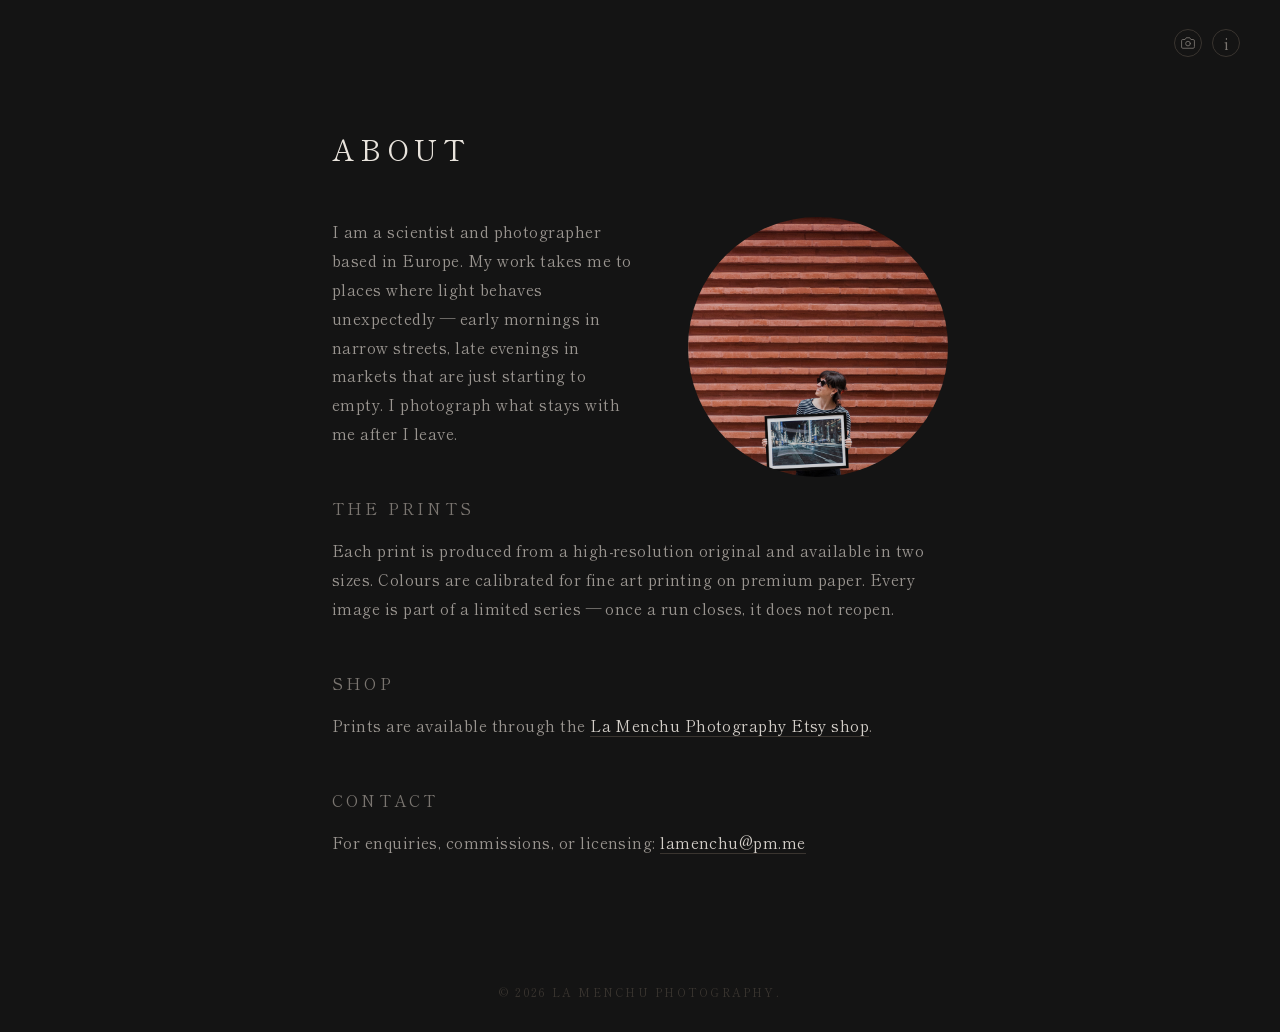
==== about.html @ 6f4076ef "Update about.html" ====
<!DOCTYPE html>
<html lang="en">
<head>
  <meta charset="UTF-8">
  <meta name="viewport" content="width=device-width, initial-scale=1.0">
  <title>About — La Menchu Photography</title>
  <link rel="stylesheet" href="style.css">
</head>
<body>

<nav>
  <div class="nav-icons">
    <a href="index.html" class="nav-camera" title="Collections">
      <svg xmlns="http://www.w3.org/2000/svg" width="14" height="14" viewBox="0 0 24 24" fill="none" stroke="currentColor" stroke-width="1.5" stroke-linecap="round" stroke-linejoin="round">
        <path d="M23 19a2 2 0 0 1-2 2H3a2 2 0 0 1-2-2V8a2 2 0 0 1 2-2h4l2-3h6l2 3h4a2 2 0 0 1 2 2z"/>
        <circle cx="12" cy="13" r="4"/>
      </svg>
    </a>
    <a href="about.html" class="nav-info" title="About">i</a>
  </div>
</nav>

  <main class="about-page">

 <h1>About</h1>

  <img src="images/about/presentation_nightlife.jpg" class="about-portrait" alt="">


    <p>
      I am a scientist and photographer based in Europe. My work takes me to places where light
      behaves unexpectedly — early mornings in narrow streets, late evenings in markets that are
      just starting to empty. I photograph what stays with me after I leave.
    </p>

    <h2>The Prints</h2>

    <p>
      Each print is produced from a high-resolution original and available in two sizes.
      Colours are calibrated for fine art printing on premium paper. Every image is part of
      a limited series — once a run closes, it does not reopen.
    </p>

    <h2>Shop</h2>

    <p>
      Prints are available through the <a href="https://www.etsy.com/shop/LaMenchuPhotography" target="_blank">La Menchu Photography Etsy shop</a>.
    </p>

    <h2>Contact</h2>

    <p>
      For enquiries, commissions, or licensing: <a href="mailto:lamenchu@pm.me">lamenchu@pm.me</a>
    </p>

  </main>

  <footer>© 2026 La Menchu Photography.</footer>

</body>
</html>
---- style.css ----
@import url('https://fonts.googleapis.com/css2?family=Shippori+Mincho:wght@400;500&family=Cormorant+Garamond:ital,wght@1,300&display=swap');

* {
  margin: 0;
  padding: 0;
  box-sizing: border-box;
}

body {
  background-color: #141414;
  color: #d4cfc9;
  font-family: 'Shippori Mincho', serif;
  font-weight: 400;
}

/* ── Navigation ── */
nav {
  position: fixed;
  top: 0;
  width: 100%;
  display: flex;
  justify-content: flex-end;
  padding: 1.8rem 2.5rem;
  z-index: 200;
}

.nav-icons {
  display: flex;
  gap: 0.6rem;
  align-items: center;
}

.nav-camera,
.nav-info {
  text-decoration: none;
  color: #7a7570;
  font-size: 1rem;
  width: 28px;
  height: 28px;
  border: 1px solid #3a3530;
  border-radius: 50%;
  display: flex;
  align-items: center;
  justify-content: center;
  transition: color 0.3s ease, border-color 0.3s ease;
}

.nav-camera:hover,
.nav-info:hover {
  color: #d4cfc9;
  border-color: #7a7570;
}

/* ── Home page ── */
.home-wrapper {
  display: flex;
  flex-direction: column;
  height: 100vh;
  padding-top: 5rem;
}

.home-header {
  flex-shrink: 0;
  background-color: #141414;
  padding: 2rem 0 1.5rem;
  text-align: center;
  z-index: 100;
}

.home-header h1 {
  font-size: clamp(2rem, 3.2vw, 3rem);
  font-weight: 400;
  letter-spacing: 0.25em;
  text-transform: uppercase;
  color: #e8e3dc;
}

.home-header p {
  margin-top: 0.6rem;
  font-family: 'Cormorant Garamond', Georgia, serif;
  font-style: italic;
  font-size: clamp(1.4rem, 2vw, 1.6rem);
  letter-spacing: 0.15em;
  color: #a09a93;
}

.home-divider {
  display: block;
  width: 680px;
  height: 1px;
  margin: 0.8rem auto;
  background: radial-gradient(ellipse at center, #6a6460 0%, #6a6460 20%, transparent 75%);
}

/* ── Home collections grid ── */
.home-collections {
  display: grid;
  grid-template-columns: 1fr 1fr;
  flex: 1;
}

.collection-link {
  position: relative;
  overflow: hidden;
  display: block;
  text-decoration: none;
}

.collection-link img {
  width: 100%;
  height: 100%;
  object-fit: cover;
  display: block;
  filter: brightness(0.55);
  transition: filter 0.6s ease, transform 0.6s ease;
}

.collection-link:hover img {
  filter: brightness(0.75);
  transform: scale(1.03);
}

.collection-title {
  position: absolute;
  bottom: 3rem;
  left: 3rem;
  font-size: clamp(1.4rem, 2.5vw, 2.2rem);
  font-weight: 400;
  letter-spacing: 0.2em;
  text-transform: uppercase;
  color: #e8e3dc;
  border-bottom: 1px solid rgba(212, 207, 201, 0.4);
  padding-bottom: 0.4rem;
  transition: border-color 0.3s ease;
}

.collection-link:hover .collection-title {
  border-color: rgba(212, 207, 201, 0.9);
}

/* ── Collection page header ── */
.collection-header {
  padding: 5rem 3rem 2rem;
  text-align: center;
  border-bottom: 1px solid #111;
}

.collection-header h1 {
  font-size: clamp(1.4rem, 2.5vw, 2.2rem);
  font-weight: 400;
  letter-spacing: 0.25em;
  text-transform: uppercase;
  color: #e8e3dc;
}

.back-link {
  display: inline-block;
  margin-top: 1rem;
  font-size: 0.75rem;
  letter-spacing: 0.2em;
  text-transform: uppercase;
  color: #5a5550;
  text-decoration: none;
  transition: color 0.3s ease;
}

.back-link:hover {
  color: #d4cfc9;
}

/* ── Gallery ── */
.gallery {
  columns: 3;
  column-gap: 3px;
  padding: 3px;
}

.gallery img {
  width: 100%;
  display: block;
  margin-bottom: 3px;
  break-inside: avoid;
  cursor: pointer;
  filter: brightness(0.92);
  box-shadow: 0 4px 20px rgba(0, 0, 0, 0.6);
  transform: translateY(0);
  transition: filter 0.3s ease, transform 0.4s ease, box-shadow 0.4s ease;
}

.gallery img:hover {
  filter: brightness(1);
  transform: translateY(-4px);
  box-shadow: 0 12px 35px rgba(0, 0, 0, 0.8);
}

/* ── Lightbox ── */
.lightbox {
  display: none;
  position: fixed;
  inset: 0;
  background-color: rgba(0, 0, 0, 0.95);
  z-index: 1000;
  align-items: center;
  justify-content: center;
  cursor: pointer;
}

.lightbox.open {
  display: flex;
}

.lightbox img {
  max-width: 90vw;
  max-height: 90vh;
  object-fit: contain;
  cursor: default;
}

.lightbox-close {
  position: fixed;
  top: 1.5rem;
  right: 2rem;
  font-size: 1.5rem;
  color: #7a7570;
  cursor: pointer;
  transition: color 0.3s ease;
}

.lightbox-close:hover {
  color: #e8e3dc;
}

/* ── About page ── */
.about-page {
  max-width: 680px;
  margin: 0 auto;
  padding: 8rem 2rem 6rem;
}

.about-page h1 {
  font-size: 1.8rem;
  font-weight: 400;
  letter-spacing: 0.2em;
  text-transform: uppercase;
  color: #e8e3dc;
  margin-bottom: 3rem;
}

.about-page h2 {
  font-size: 1rem;
  font-weight: 400;
  letter-spacing: 0.2em;
  text-transform: uppercase;
  color: #7a7570;
  margin-top: 3rem;
  margin-bottom: 1rem;
}

.about-page p {
  font-size: 0.95rem;
  line-height: 1.9;
  color: #9a9590;
  letter-spacing: 0.03em;
}

.about-page a {
  color: #d4cfc9;
  text-decoration: none;
  border-bottom: 1px solid #3a3530;
  transition: border-color 0.3s ease;
}

.about-page a:hover {
  border-color: #7a7570;
}

.about-portrait {
  float: right;
  width: 260px;
  height: 260px;
  border-radius: 50%;
  object-fit: cover;
  object-position: center top;
  margin: 0 0 2rem 3rem;
  filter: brightness(0.9);
  transition: filter 0.3s ease;
}

.about-portrait:hover {
  filter: brightness(1);
}

/* ── Footer ── */
footer {
  padding: 2rem 3rem;
  text-align: center;
  font-size: 0.7rem;
  letter-spacing: 0.2em;
  color: #3a3530;
  text-transform: uppercase;
}

/* ── Responsive ── */
@media (max-width: 768px) {
  .home-collections {
    grid-template-columns: 1fr;
    height: auto;
  }

  .collection-link {
    height: 50vh;
  }

  .gallery {
    columns: 2;
  }

  nav {
    padding: 1.2rem 1.5rem;
  }
}

@media (max-width: 480px) {
  .gallery {
    columns: 1;
  }
}
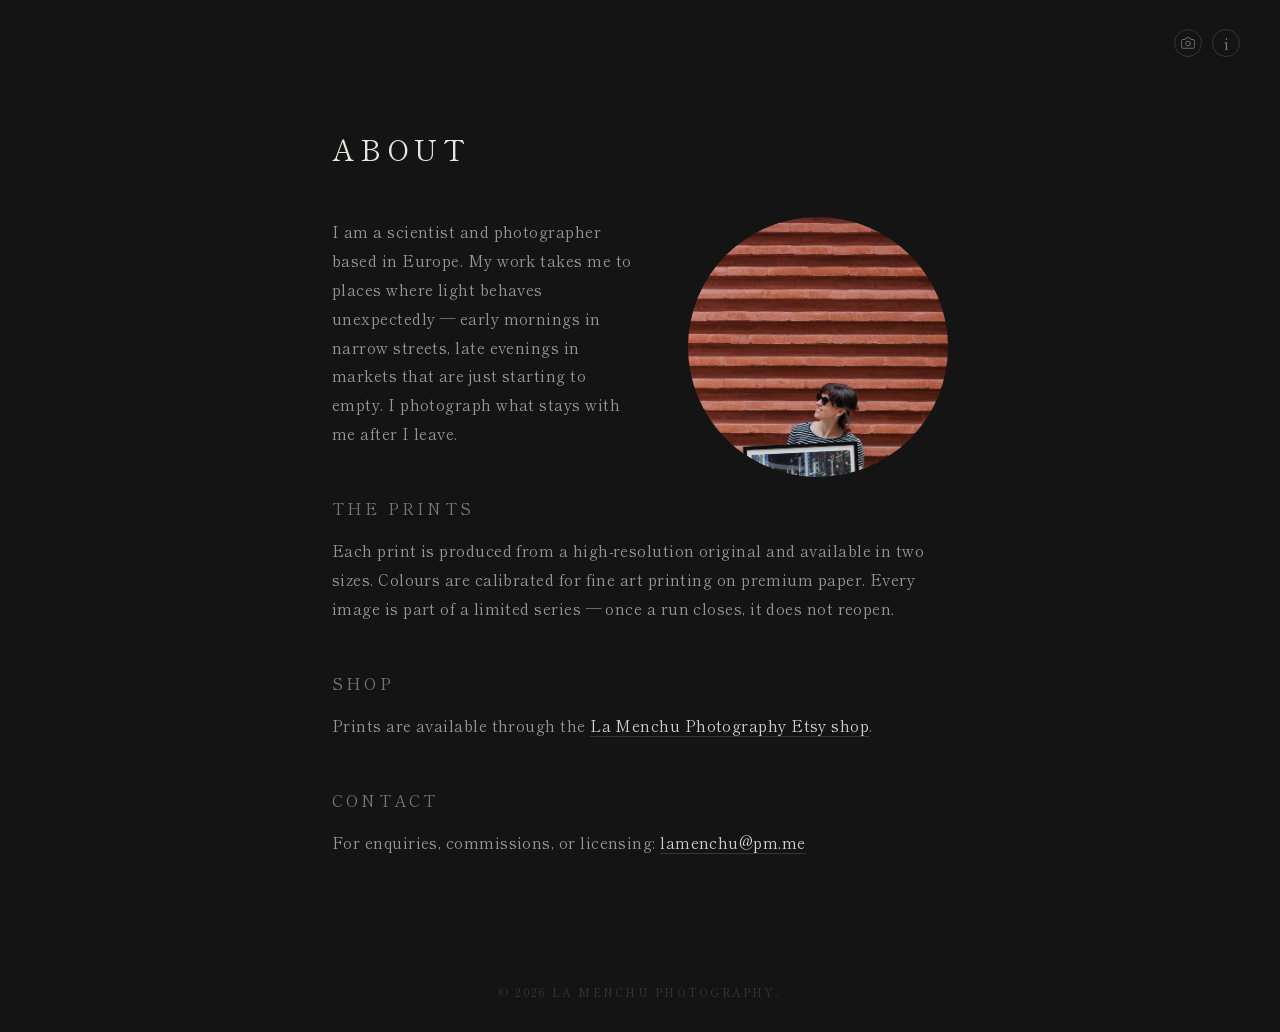
==== commit 6896cbdb: "Update about.html" ====
--- a/about.html
+++ b/about.html
@@ -24,8 +24,9 @@
 
  <h1>About</h1>
 
-  <img src="images/about/presentation_nightlife.jpg" class="about-portrait" alt="">
-
+  <div class="about-portrait-wrapper">
+  <img src="images/about/presentation_nightlife.jpg" alt="">
+</div>
 
     <p>
       I am a scientist and photographer based in Europe. My work takes me to places where light
--- a/style.css
+++ b/style.css
@@ -235,6 +235,7 @@
   max-width: 680px;
   margin: 0 auto;
   padding: 8rem 2rem 6rem;
+  overflow: hidden;
 }
 
 .about-page h1 {
@@ -274,19 +275,27 @@
   border-color: #7a7570;
 }
 
-.about-portrait {
+.about-portrait-wrapper {
   float: right;
   width: 260px;
   height: 260px;
   border-radius: 50%;
+  overflow: hidden;
+  margin: 0 0 2rem 3rem;
+}
+
+.about-portrait-wrapper img {
+  width: 140%;
+  height: 140%;
   object-fit: cover;
-  object-position: center top;
-  margin: 0 0 2rem 3rem;
+  object-position: center 20%;
+  margin-left: -20%;
+  margin-top: -5%;
   filter: brightness(0.9);
   transition: filter 0.3s ease;
 }
 
-.about-portrait:hover {
+.about-portrait-wrapper:hover img {
   filter: brightness(1);
 }
 
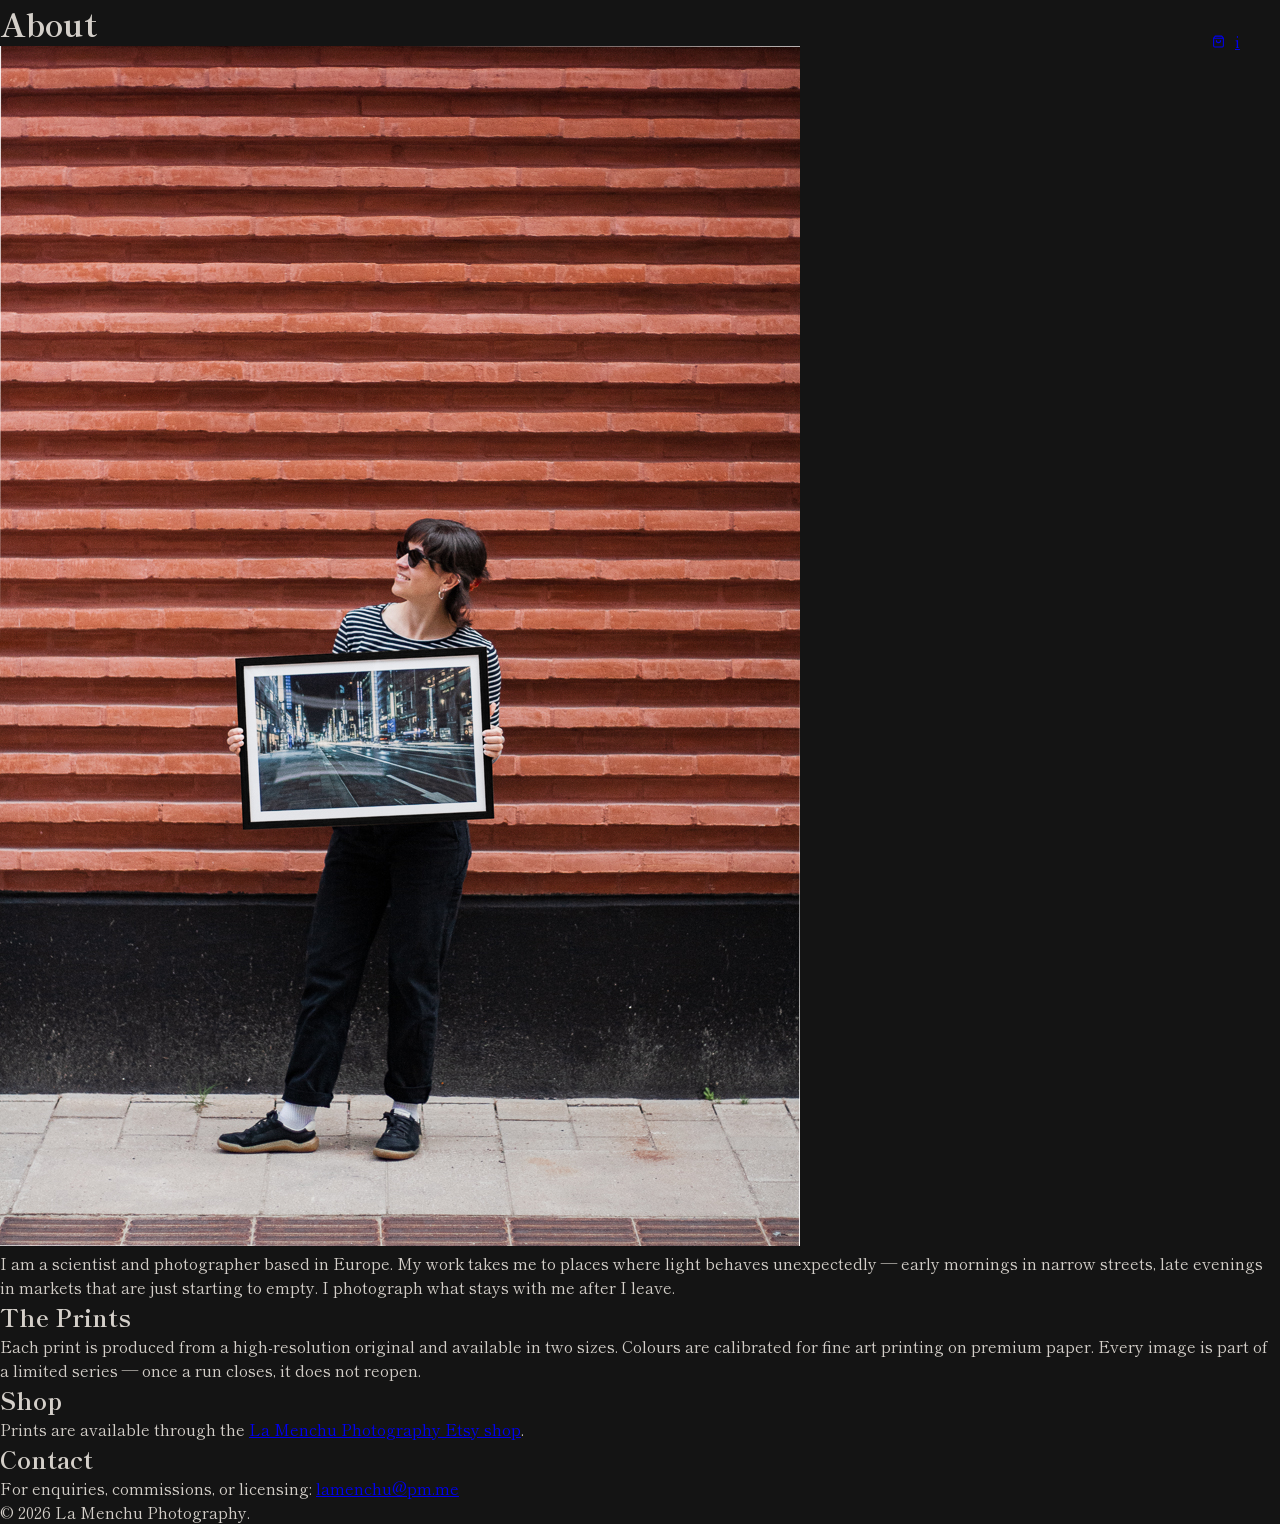
==== commit 932921d5: "Update about.html" ====
--- a/about.html
+++ b/about.html
@@ -9,16 +9,9 @@
 <body>
 
 <nav>
-  <div class="nav-icons">
-    <a href="index.html" class="nav-camera" title="Collections">
-      <svg xmlns="http://www.w3.org/2000/svg" width="14" height="14" viewBox="0 0 24 24" fill="none" stroke="currentColor" stroke-width="1.5" stroke-linecap="round" stroke-linejoin="round">
-        <path d="M23 19a2 2 0 0 1-2 2H3a2 2 0 0 1-2-2V8a2 2 0 0 1 2-2h4l2-3h6l2 3h4a2 2 0 0 1 2 2z"/>
-        <circle cx="12" cy="13" r="4"/>
-      </svg>
-    </a>
+    <a href="https://www.etsy.com/shop/LaMenchuPhotography" class="nav-etsy" title="Shop on Etsy" target="_blank" rel="noopener"><svg width="13" height="13" viewBox="0 0 24 24" fill="none" stroke="currentColor" stroke-width="2" stroke-linecap="round" stroke-linejoin="round"><path d="M6 2L3 6v14a2 2 0 002 2h14a2 2 0 002-2V6l-3-4z"/><line x1="3" y1="6" x2="21" y2="6"/><path d="M16 10a4 4 0 01-8 0"/></svg></a>
     <a href="about.html" class="nav-info" title="About">i</a>
-  </div>
-</nav>
+  </nav>
 
   <main class="about-page">
 
--- a/style.css
+++ b/style.css
@@ -20,9 +20,14 @@
   width: 100%;
   display: flex;
   justify-content: flex-end;
+  align-items: center;
+  gap: 0.6rem;
   padding: 1.8rem 2.5rem;
   z-index: 200;
 }
+
+.nav-info,
+.nav-etsy {
 
 .nav-icons {
   display: flex;
@@ -49,7 +54,9 @@
 .nav-info:hover {
   color: #d4cfc9;
   border-color: #7a7570;
-}
+.nav-etsy:hover 
+}
+
 
 /* ── Home page ── */
 .home-wrapper {
@@ -183,8 +190,14 @@
   cursor: pointer;
   filter: brightness(0.92);
   box-shadow: 0 4px 20px rgba(0, 0, 0, 0.6);
+  opacity: 0;
+  transform: translateY(24px);
+  transition: opacity 0.6s ease, transform 0.6s ease, filter 0.3s ease, box-shadow 0.4s ease;
+}
+
+.gallery img.visible {
+  opacity: 1;
   transform: translateY(0);
-  transition: filter 0.3s ease, transform 0.4s ease, box-shadow 0.4s ease;
 }
 
 .gallery img:hover {
@@ -288,7 +301,7 @@
   width: 140%;
   height: 140%;
   object-fit: cover;
-  object-position: center 20%;
+  object-position: center 75%;
   margin-left: -20%;
   margin-top: -5%;
   filter: brightness(0.9);
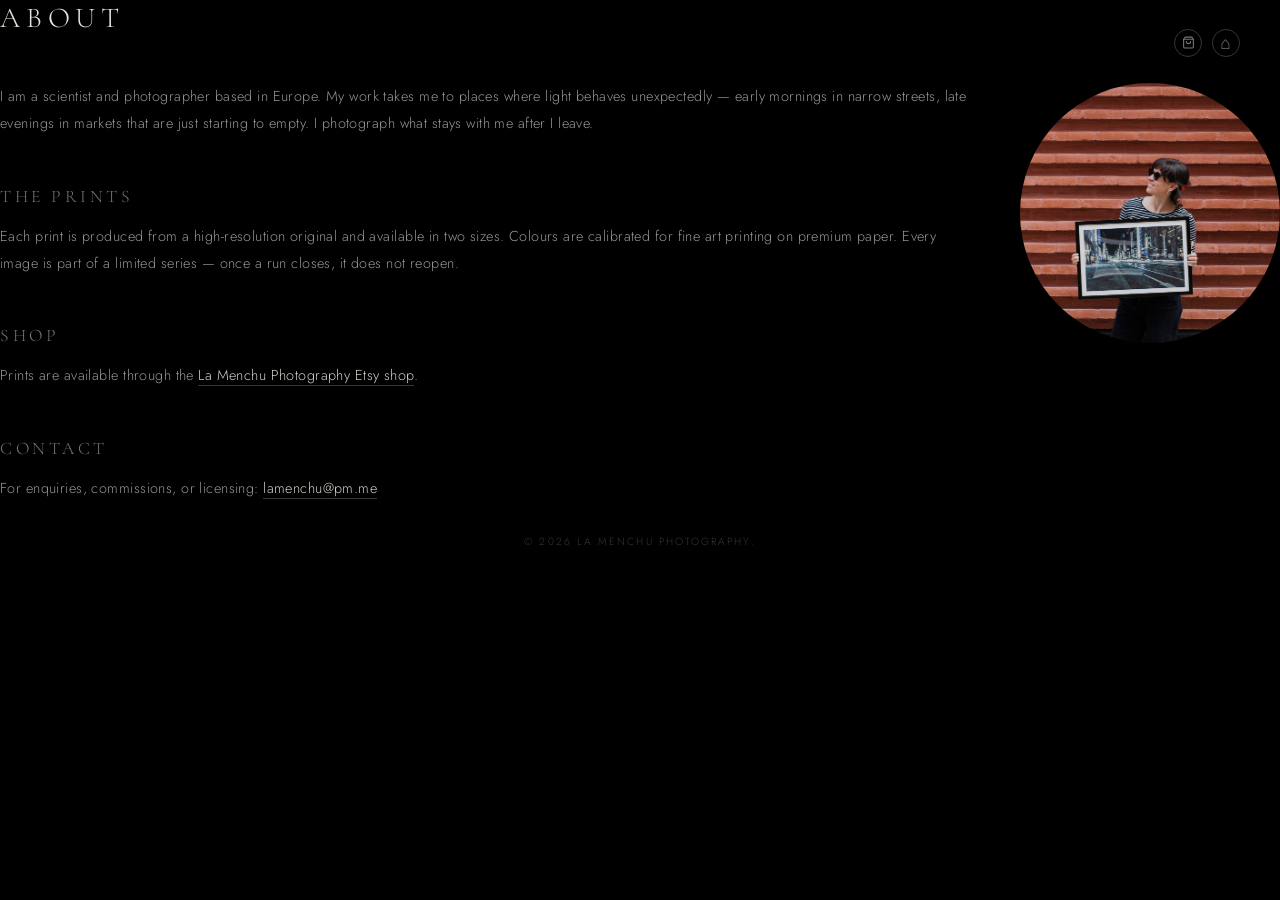
==== commit 558035e8: "Update about.html" ====
--- a/about.html
+++ b/about.html
@@ -10,7 +10,7 @@
 
 <nav>
     <a href="https://www.etsy.com/shop/LaMenchuPhotography" class="nav-etsy" title="Shop on Etsy" target="_blank" rel="noopener"><svg width="13" height="13" viewBox="0 0 24 24" fill="none" stroke="currentColor" stroke-width="2" stroke-linecap="round" stroke-linejoin="round"><path d="M6 2L3 6v14a2 2 0 002 2h14a2 2 0 002-2V6l-3-4z"/><line x1="3" y1="6" x2="21" y2="6"/><path d="M16 10a4 4 0 01-8 0"/></svg></a>
-    <a href="about.html" class="nav-info" title="About">i</a>
+    <a href="index.html" class="nav-info" title="Home">&#8962;</a>
   </nav>
 
   <main class="about-page">
--- a/style.css
+++ b/style.css
@@ -1,4 +1,4 @@
-@import url('https://fonts.googleapis.com/css2?family=Shippori+Mincho:wght@400;500&family=Cormorant+Garamond:ital,wght@1,300&display=swap');
+@import url('https://fonts.googleapis.com/css2?family=Cormorant+Garamond:ital,wght@0,300;0,400;1,300&family=Jost:wght@200;300;400&display=swap');
 
 * {
   margin: 0;
@@ -7,10 +7,10 @@
 }
 
 body {
-  background-color: #141414;
+  background-color: #000;
   color: #d4cfc9;
-  font-family: 'Shippori Mincho', serif;
-  font-weight: 400;
+  font-family: 'Jost', -apple-system, 'Avenir Next', 'Avenir', sans-serif;
+  font-weight: 300;
 }
 
 /* ── Navigation ── */
@@ -28,18 +28,12 @@
 
 .nav-info,
 .nav-etsy {
-
-.nav-icons {
-  display: flex;
-  gap: 0.6rem;
-  align-items: center;
-}
-
-.nav-camera,
-.nav-info {
   text-decoration: none;
   color: #7a7570;
-  font-size: 1rem;
+  font-size: 1.1rem;
+  font-family: 'Jost', sans-serif;
+  font-weight: 200;
+  letter-spacing: 0.05em;
   width: 28px;
   height: 28px;
   border: 1px solid #3a3530;
@@ -50,33 +44,28 @@
   transition: color 0.3s ease, border-color 0.3s ease;
 }
 
-.nav-camera:hover,
-.nav-info:hover {
+.nav-info:hover,
+.nav-etsy:hover {
   color: #d4cfc9;
   border-color: #7a7570;
-.nav-etsy:hover 
-}
-
+}
 
 /* ── Home page ── */
-.home-wrapper {
-  display: flex;
-  flex-direction: column;
-  height: 100vh;
-  padding-top: 5rem;
-}
-
 .home-header {
-  flex-shrink: 0;
-  background-color: #141414;
-  padding: 2rem 0 1.5rem;
+  position: fixed;
+  top: 0;
+  left: 0;
+  width: 100%;
+  z-index: 100;
+  padding: 3.5rem 0 0;
   text-align: center;
-  z-index: 100;
+  pointer-events: none;
 }
 
 .home-header h1 {
-  font-size: clamp(2rem, 3.2vw, 3rem);
-  font-weight: 400;
+  font-family: 'Cormorant Garamond', Georgia, serif;
+  font-size: clamp(1.6rem, 3vw, 2.8rem);
+  font-weight: 300;
   letter-spacing: 0.25em;
   text-transform: uppercase;
   color: #e8e3dc;
@@ -86,24 +75,16 @@
   margin-top: 0.6rem;
   font-family: 'Cormorant Garamond', Georgia, serif;
   font-style: italic;
-  font-size: clamp(1.4rem, 2vw, 1.6rem);
+  font-size: clamp(0.8rem, 1.2vw, 1rem);
   letter-spacing: 0.15em;
-  color: #a09a93;
-}
-
-.home-divider {
-  display: block;
-  width: 680px;
-  height: 1px;
-  margin: 0.8rem auto;
-  background: radial-gradient(ellipse at center, #6a6460 0%, #6a6460 20%, transparent 75%);
+  color: #5a5550;
 }
 
 /* ── Home collections grid ── */
 .home-collections {
   display: grid;
   grid-template-columns: 1fr 1fr;
-  flex: 1;
+  height: 100vh;
 }
 
 .collection-link {
@@ -131,8 +112,9 @@
   position: absolute;
   bottom: 3rem;
   left: 3rem;
+  font-family: 'Cormorant Garamond', Georgia, serif;
   font-size: clamp(1.4rem, 2.5vw, 2.2rem);
-  font-weight: 400;
+  font-weight: 300;
   letter-spacing: 0.2em;
   text-transform: uppercase;
   color: #e8e3dc;
@@ -153,8 +135,9 @@
 }
 
 .collection-header h1 {
+  font-family: 'Cormorant Garamond', Georgia, serif;
   font-size: clamp(1.4rem, 2.5vw, 2.2rem);
-  font-weight: 400;
+  font-weight: 300;
   letter-spacing: 0.25em;
   text-transform: uppercase;
   color: #e8e3dc;
@@ -163,7 +146,7 @@
 .back-link {
   display: inline-block;
   margin-top: 1rem;
-  font-size: 0.75rem;
+  font-size: 0.7rem;
   letter-spacing: 0.2em;
   text-transform: uppercase;
   color: #5a5550;
@@ -175,35 +158,27 @@
   color: #d4cfc9;
 }
 
-/* ── Gallery ── */
+/* ── Gallery grid ── */
 .gallery {
-  columns: 3;
-  column-gap: 3px;
+  display: grid;
+  grid-template-columns: repeat(3, 1fr);
+  gap: 3px;
   padding: 3px;
+  background-color: #000;
 }
 
 .gallery img {
   width: 100%;
+  aspect-ratio: 2/3;
+  object-fit: cover;
   display: block;
-  margin-bottom: 3px;
-  break-inside: avoid;
   cursor: pointer;
   filter: brightness(0.92);
-  box-shadow: 0 4px 20px rgba(0, 0, 0, 0.6);
-  opacity: 0;
-  transform: translateY(24px);
-  transition: opacity 0.6s ease, transform 0.6s ease, filter 0.3s ease, box-shadow 0.4s ease;
-}
-
-.gallery img.visible {
-  opacity: 1;
-  transform: translateY(0);
+  transition: filter 0.3s ease;
 }
 
 .gallery img:hover {
   filter: brightness(1);
-  transform: translateY(-4px);
-  box-shadow: 0 12px 35px rgba(0, 0, 0, 0.8);
 }
 
 /* ── Lightbox ── */
@@ -236,6 +211,9 @@
   font-size: 1.5rem;
   color: #7a7570;
   cursor: pointer;
+  font-weight: 200;
+  font-family: 'Jost', sans-serif;
+  letter-spacing: 0.05em;
   transition: color 0.3s ease;
 }
 
@@ -245,47 +223,7 @@
 
 /* ── About page ── */
 .about-page {
-  max-width: 680px;
-  margin: 0 auto;
-  padding: 8rem 2rem 6rem;
   overflow: hidden;
-}
-
-.about-page h1 {
-  font-size: 1.8rem;
-  font-weight: 400;
-  letter-spacing: 0.2em;
-  text-transform: uppercase;
-  color: #e8e3dc;
-  margin-bottom: 3rem;
-}
-
-.about-page h2 {
-  font-size: 1rem;
-  font-weight: 400;
-  letter-spacing: 0.2em;
-  text-transform: uppercase;
-  color: #7a7570;
-  margin-top: 3rem;
-  margin-bottom: 1rem;
-}
-
-.about-page p {
-  font-size: 0.95rem;
-  line-height: 1.9;
-  color: #9a9590;
-  letter-spacing: 0.03em;
-}
-
-.about-page a {
-  color: #d4cfc9;
-  text-decoration: none;
-  border-bottom: 1px solid #3a3530;
-  transition: border-color 0.3s ease;
-}
-
-.about-page a:hover {
-  border-color: #7a7570;
 }
 
 .about-portrait-wrapper {
@@ -301,7 +239,7 @@
   width: 140%;
   height: 140%;
   object-fit: cover;
-  object-position: center 75%;
+  object-position: center 70%;
   margin-left: -20%;
   margin-top: -5%;
   filter: brightness(0.9);
@@ -312,11 +250,50 @@
   filter: brightness(1);
 }
 
+.about-page h1 {
+  font-family: 'Cormorant Garamond', Georgia, serif;
+  font-size: 1.8rem;
+  font-weight: 300;
+  letter-spacing: 0.2em;
+  text-transform: uppercase;
+  color: #e8e3dc;
+  margin-bottom: 3rem;
+}
+
+.about-page h2 {
+  font-family: 'Cormorant Garamond', Georgia, serif;
+  font-size: 1.1rem;
+  font-weight: 300;
+  letter-spacing: 0.2em;
+  text-transform: uppercase;
+  color: #7a7570;
+  margin-top: 3rem;
+  margin-bottom: 1rem;
+}
+
+.about-page p {
+  font-size: 0.9rem;
+  line-height: 1.9;
+  color: #9a9590;
+  letter-spacing: 0.03em;
+}
+
+.about-page a {
+  color: #d4cfc9;
+  text-decoration: none;
+  border-bottom: 1px solid #3a3530;
+  transition: border-color 0.3s ease;
+}
+
+.about-page a:hover {
+  border-color: #7a7570;
+}
+
 /* ── Footer ── */
 footer {
   padding: 2rem 3rem;
   text-align: center;
-  font-size: 0.7rem;
+  font-size: 0.65rem;
   letter-spacing: 0.2em;
   color: #3a3530;
   text-transform: uppercase;
@@ -334,7 +311,7 @@
   }
 
   .gallery {
-    columns: 2;
+    grid-template-columns: repeat(2, 1fr);
   }
 
   nav {
@@ -344,6 +321,6 @@
 
 @media (max-width: 480px) {
   .gallery {
-    columns: 1;
-  }
-}
+    grid-template-columns: 1fr;
+  }
+}
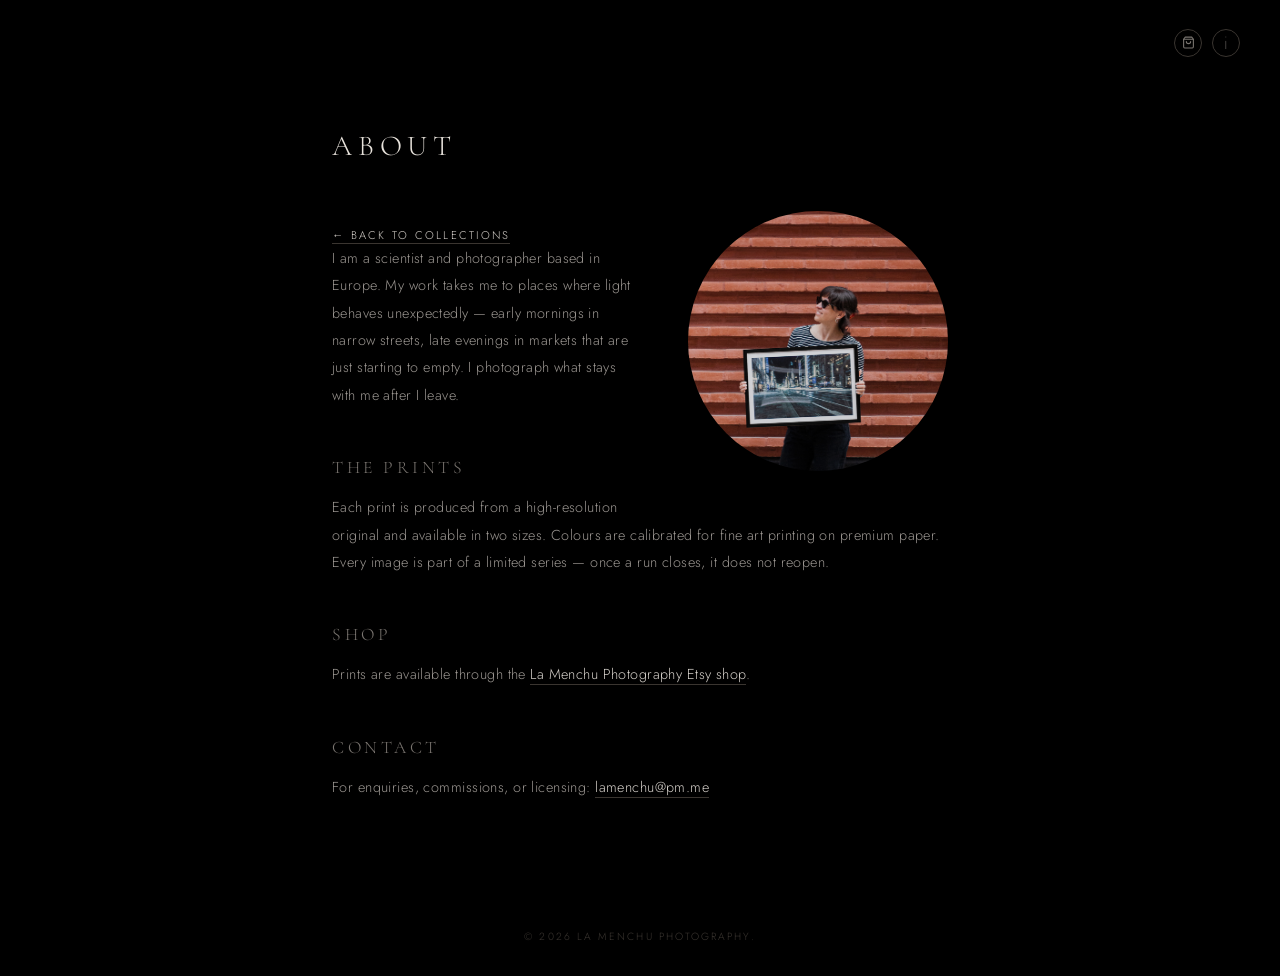
==== commit b1c42a6e: "Update about.html" ====
--- a/about.html
+++ b/about.html
@@ -8,18 +8,19 @@
 </head>
 <body>
 
-<nav>
+  <nav>
     <a href="https://www.etsy.com/shop/LaMenchuPhotography" class="nav-etsy" title="Shop on Etsy" target="_blank" rel="noopener"><svg width="13" height="13" viewBox="0 0 24 24" fill="none" stroke="currentColor" stroke-width="2" stroke-linecap="round" stroke-linejoin="round"><path d="M6 2L3 6v14a2 2 0 002 2h14a2 2 0 002-2V6l-3-4z"/><line x1="3" y1="6" x2="21" y2="6"/><path d="M16 10a4 4 0 01-8 0"/></svg></a>
-    <a href="index.html" class="nav-info" title="Home">&#8962;</a>
+    <a href="index.html" class="nav-info" title="Collections">i</a>
   </nav>
 
   <main class="about-page">
 
- <h1>About</h1>
+    <h1>About</h1>
+    <a href="index.html" class="back-link">← Back to collections</a>
 
-  <div class="about-portrait-wrapper">
-  <img src="images/about/presentation_nightlife.jpg" alt="">
-</div>
+    <div class="about-portrait-wrapper">
+      <img src="images/about/presentation_nightlife.jpg" alt="">
+    </div>
 
     <p>
       I am a scientist and photographer based in Europe. My work takes me to places where light
--- a/style.css
+++ b/style.css
@@ -51,15 +51,18 @@
 }
 
 /* ── Home page ── */
+.home-wrapper {
+  display: flex;
+  flex-direction: column;
+  height: 100vh;
+  padding-top: 5rem;
+}
+
 .home-header {
-  position: fixed;
-  top: 0;
-  left: 0;
-  width: 100%;
-  z-index: 100;
-  padding: 3.5rem 0 0;
+  flex-shrink: 0;
   text-align: center;
-  pointer-events: none;
+  padding: 1.5rem 0 1rem;
+  background-color: #000;
 }
 
 .home-header h1 {
@@ -69,6 +72,15 @@
   letter-spacing: 0.25em;
   text-transform: uppercase;
   color: #e8e3dc;
+}
+
+.home-divider {
+  display: block;
+  width: 480px;
+  max-width: 80vw;
+  height: 1px;
+  margin: 0.7rem auto 0;
+  background: radial-gradient(ellipse at center, #3a3530 0%, #3a3530 30%, transparent 75%);
 }
 
 .home-header p {
@@ -82,9 +94,9 @@
 
 /* ── Home collections grid ── */
 .home-collections {
+  flex: 1;
   display: grid;
   grid-template-columns: 1fr 1fr;
-  height: 100vh;
 }
 
 .collection-link {
@@ -158,27 +170,35 @@
   color: #d4cfc9;
 }
 
-/* ── Gallery grid ── */
+/* ── Gallery ── */
 .gallery {
-  display: grid;
-  grid-template-columns: repeat(3, 1fr);
-  gap: 3px;
+  columns: 3;
+  column-gap: 3px;
   padding: 3px;
-  background-color: #000;
 }
 
 .gallery img {
   width: 100%;
-  aspect-ratio: 2/3;
-  object-fit: cover;
   display: block;
+  margin-bottom: 3px;
+  break-inside: avoid;
   cursor: pointer;
   filter: brightness(0.92);
-  transition: filter 0.3s ease;
+  box-shadow: 0 4px 20px rgba(0, 0, 0, 0.6);
+  opacity: 0;
+  transform: translateY(24px);
+  transition: opacity 0.6s ease, transform 0.6s ease, filter 0.3s ease, box-shadow 0.4s ease;
+}
+
+.gallery img.visible {
+  opacity: 1;
+  transform: translateY(0);
 }
 
 .gallery img:hover {
   filter: brightness(1);
+  transform: translateY(-4px);
+  box-shadow: 0 12px 35px rgba(0, 0, 0, 0.8);
 }
 
 /* ── Lightbox ── */
@@ -223,6 +243,9 @@
 
 /* ── About page ── */
 .about-page {
+  max-width: 680px;
+  margin: 0 auto;
+  padding: 8rem 2rem 6rem;
   overflow: hidden;
 }
 
@@ -311,7 +334,7 @@
   }
 
   .gallery {
-    grid-template-columns: repeat(2, 1fr);
+    columns: 2;
   }
 
   nav {
@@ -321,6 +344,6 @@
 
 @media (max-width: 480px) {
   .gallery {
-    grid-template-columns: 1fr;
-  }
-}
+    columns: 1;
+  }
+}
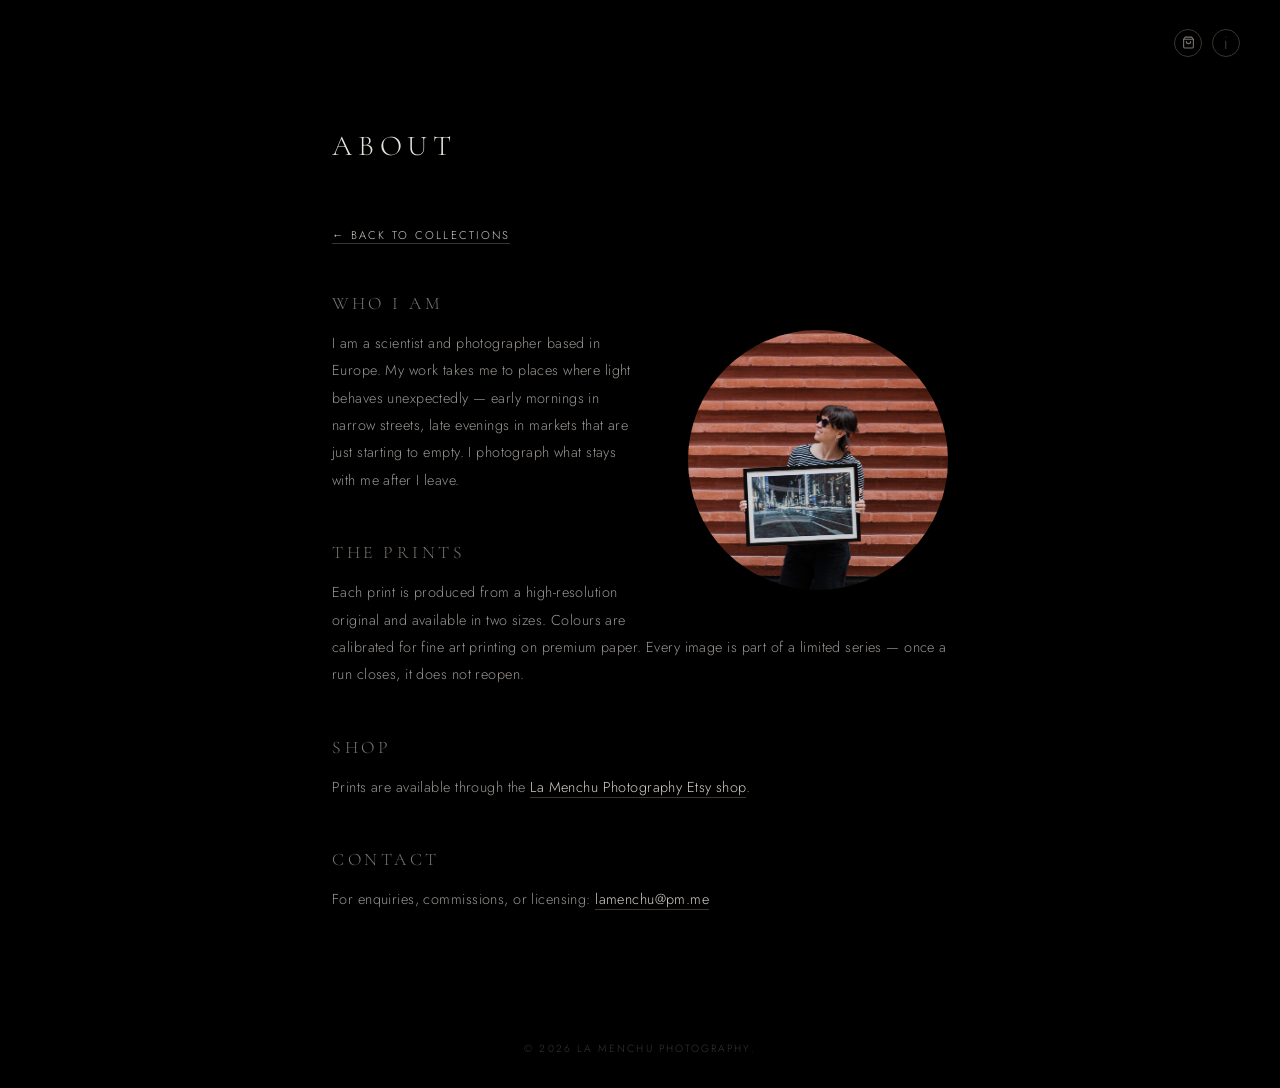
==== commit acee97bc: "Update about.html" ====
--- a/about.html
+++ b/about.html
@@ -15,8 +15,10 @@
 
   <main class="about-page">
 
-    <h1>About</h1>
+       <h1>About</h1>
     <a href="index.html" class="back-link">← Back to collections</a>
+
+    <h2>Who I am</h2>
 
     <div class="about-portrait-wrapper">
       <img src="images/about/presentation_nightlife.jpg" alt="">
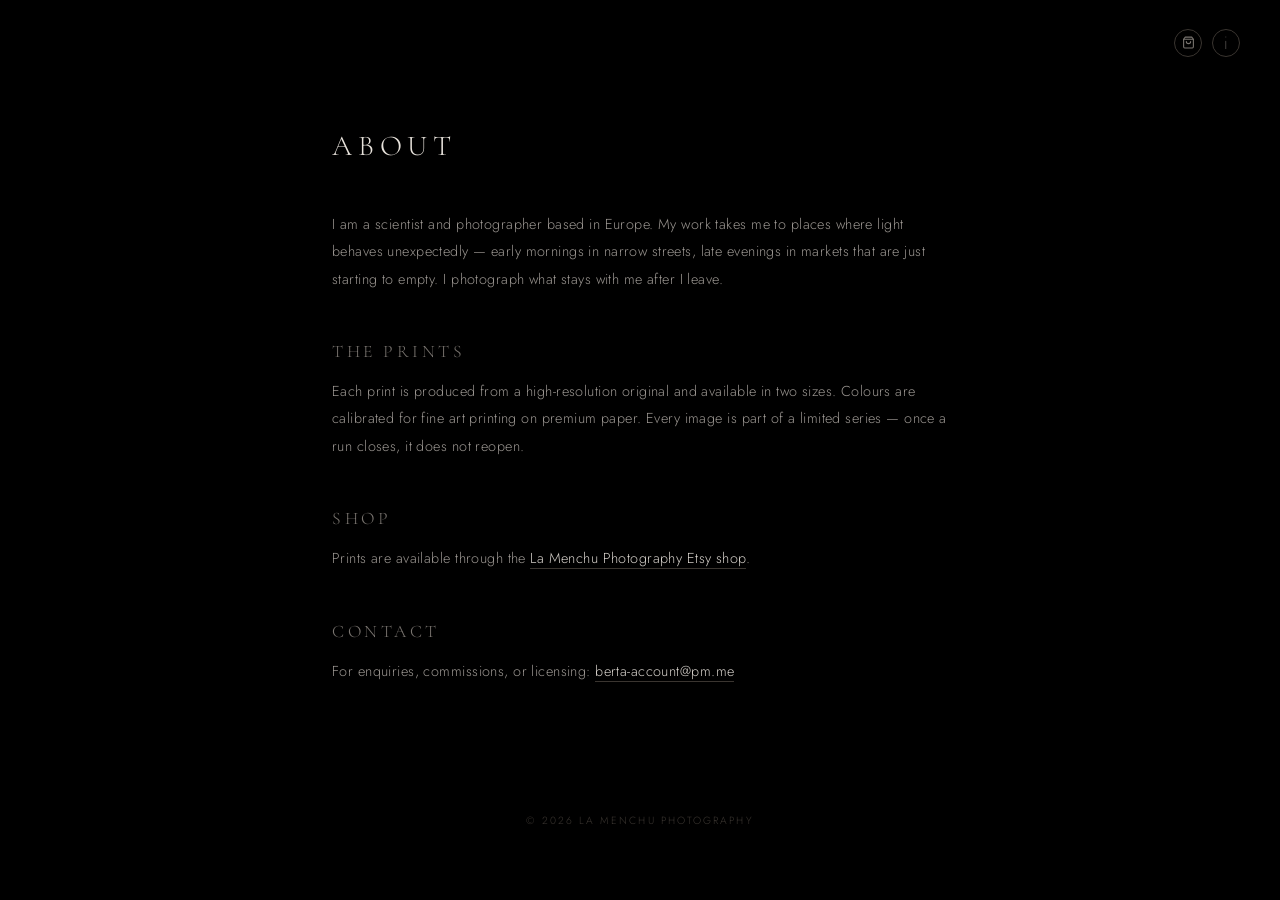
==== commit 23272c21: "Fix image paths to lowercase after folder rename" ====
--- a/about.html
+++ b/about.html
@@ -10,19 +10,12 @@
 
   <nav>
     <a href="https://www.etsy.com/shop/LaMenchuPhotography" class="nav-etsy" title="Shop on Etsy" target="_blank" rel="noopener"><svg width="13" height="13" viewBox="0 0 24 24" fill="none" stroke="currentColor" stroke-width="2" stroke-linecap="round" stroke-linejoin="round"><path d="M6 2L3 6v14a2 2 0 002 2h14a2 2 0 002-2V6l-3-4z"/><line x1="3" y1="6" x2="21" y2="6"/><path d="M16 10a4 4 0 01-8 0"/></svg></a>
-    <a href="index.html" class="nav-info" title="Collections">i</a>
+    <a href="about.html" class="nav-info" title="About">i</a>
   </nav>
 
   <main class="about-page">
 
-       <h1>About</h1>
-    <a href="index.html" class="back-link">← Back to collections</a>
-
-    <h2>Who I am</h2>
-
-    <div class="about-portrait-wrapper">
-      <img src="images/about/presentation_nightlife.jpg" alt="">
-    </div>
+    <h1>About</h1>
 
     <p>
       I am a scientist and photographer based in Europe. My work takes me to places where light
@@ -47,12 +40,12 @@
     <h2>Contact</h2>
 
     <p>
-      For enquiries, commissions, or licensing: <a href="mailto:lamenchu@pm.me">lamenchu@pm.me</a>
+      For enquiries, commissions, or licensing: <a href="mailto:berta-account@pm.me">berta-account@pm.me</a>
     </p>
 
   </main>
 
-  <footer>© 2026 La Menchu Photography.</footer>
+  <footer>© 2026 La Menchu Photography</footer>
 
 </body>
 </html>
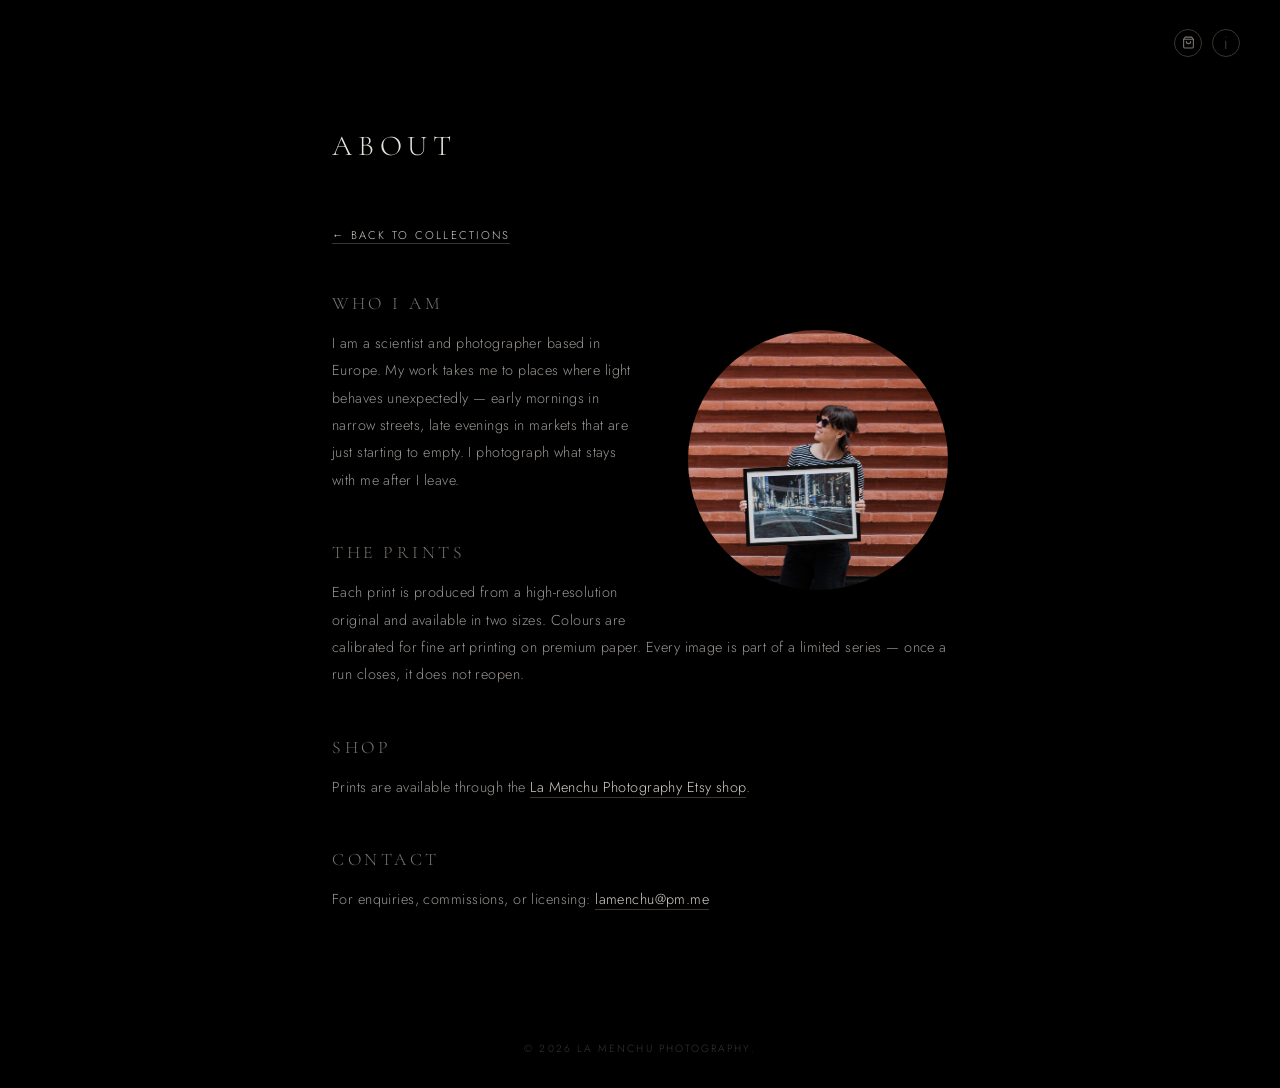
==== commit 3ac665f6: "Restore about.html with profile image and back link" ====
--- a/about.html
+++ b/about.html
@@ -10,12 +10,19 @@
 
   <nav>
     <a href="https://www.etsy.com/shop/LaMenchuPhotography" class="nav-etsy" title="Shop on Etsy" target="_blank" rel="noopener"><svg width="13" height="13" viewBox="0 0 24 24" fill="none" stroke="currentColor" stroke-width="2" stroke-linecap="round" stroke-linejoin="round"><path d="M6 2L3 6v14a2 2 0 002 2h14a2 2 0 002-2V6l-3-4z"/><line x1="3" y1="6" x2="21" y2="6"/><path d="M16 10a4 4 0 01-8 0"/></svg></a>
-    <a href="about.html" class="nav-info" title="About">i</a>
+    <a href="index.html" class="nav-info" title="Collections">i</a>
   </nav>
 
   <main class="about-page">
 
-    <h1>About</h1>
+       <h1>About</h1>
+    <a href="index.html" class="back-link">← Back to collections</a>
+
+    <h2>Who I am</h2>
+
+    <div class="about-portrait-wrapper">
+      <img src="images/about/presentation_nightlife.jpg" alt="">
+    </div>
 
     <p>
       I am a scientist and photographer based in Europe. My work takes me to places where light
@@ -40,12 +47,12 @@
     <h2>Contact</h2>
 
     <p>
-      For enquiries, commissions, or licensing: <a href="mailto:berta-account@pm.me">berta-account@pm.me</a>
+      For enquiries, commissions, or licensing: <a href="mailto:lamenchu@pm.me">lamenchu@pm.me</a>
     </p>
 
   </main>
 
-  <footer>© 2026 La Menchu Photography</footer>
+  <footer>© 2026 La Menchu Photography.</footer>
 
 </body>
 </html>
